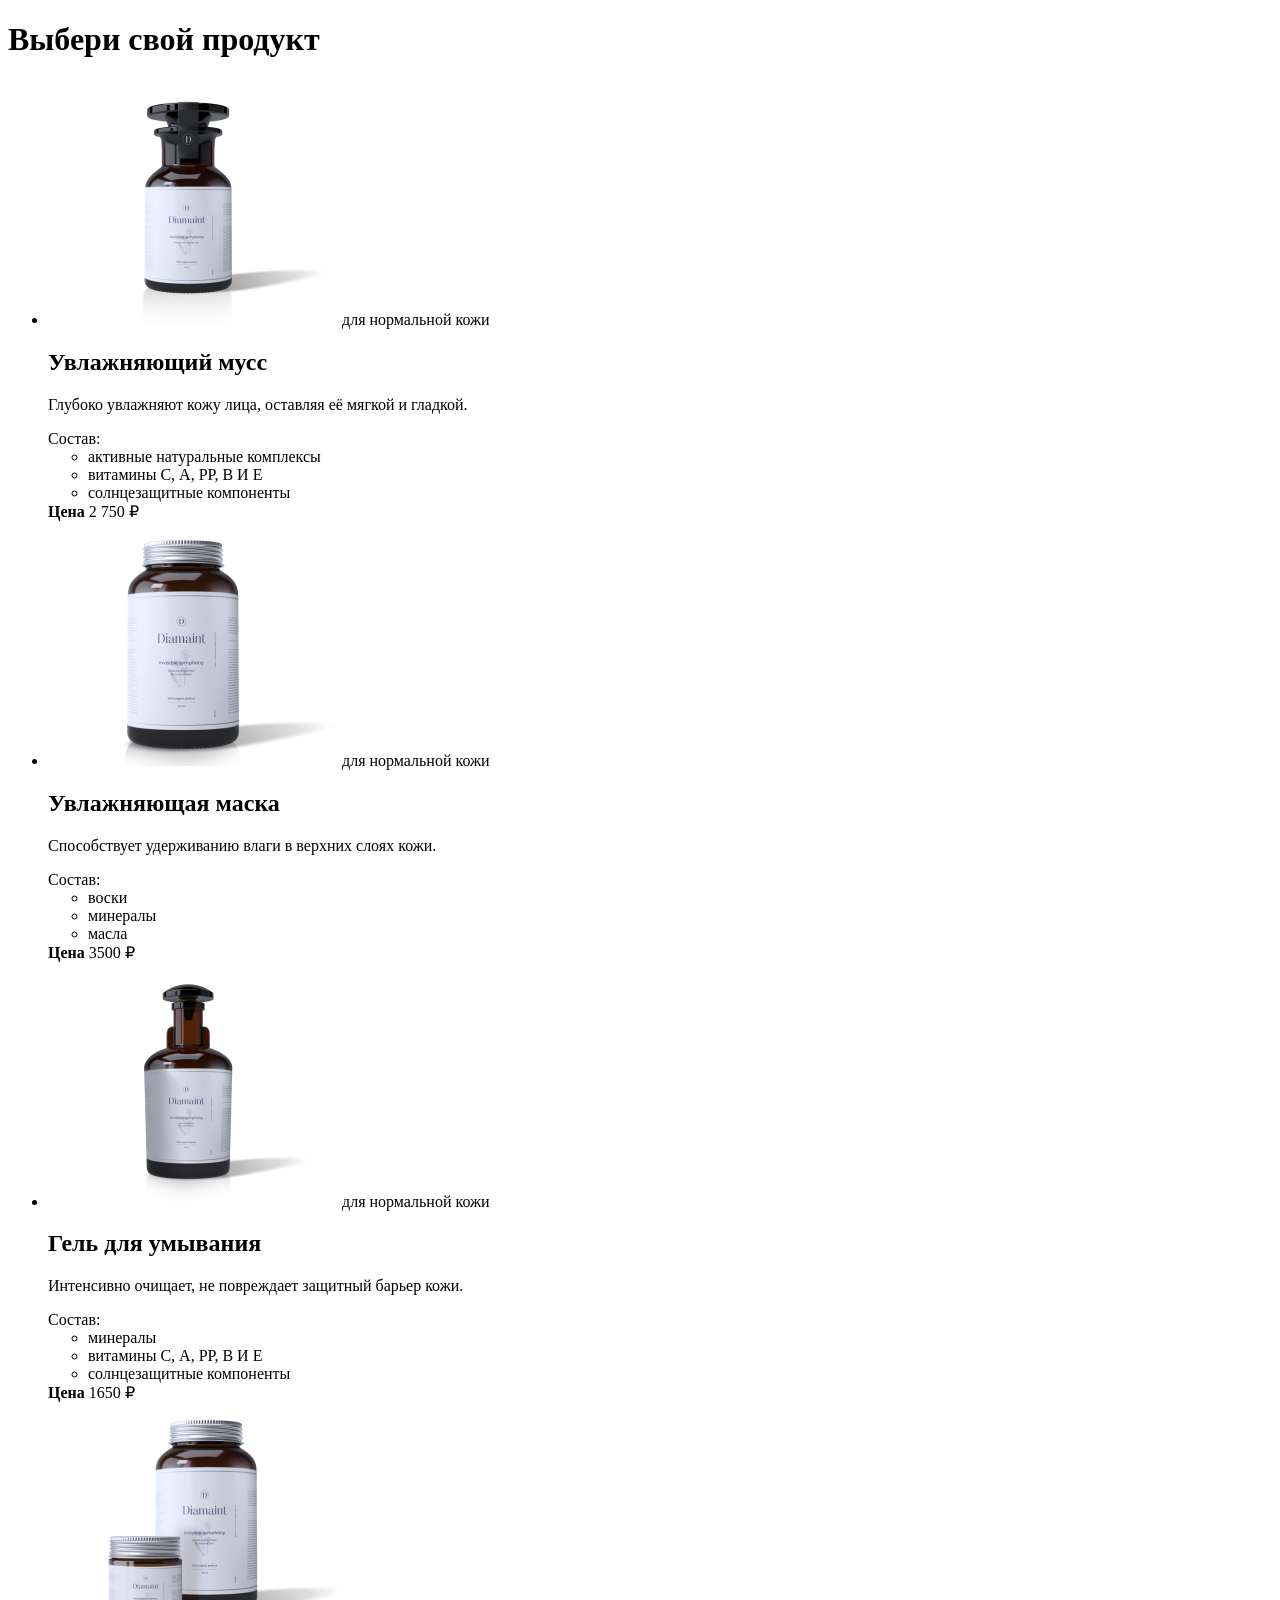
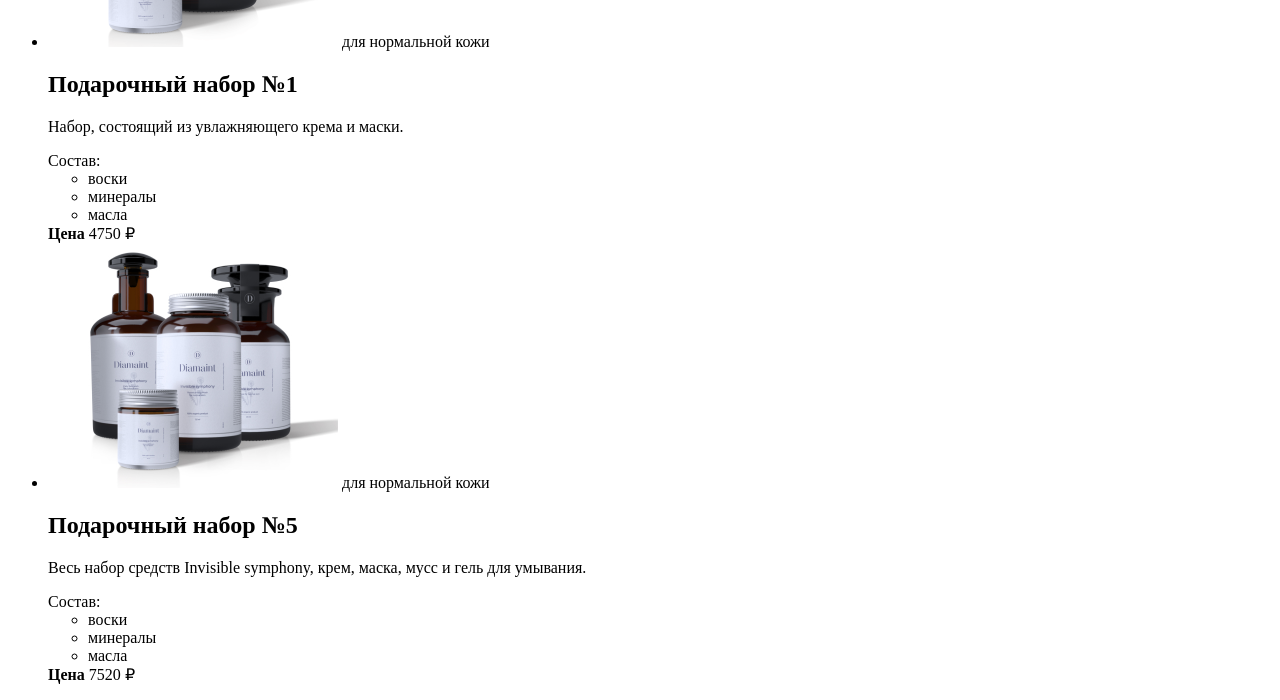
==== index.html @ 8fd13e9e "дз сделал по макету дз" ====
<!DOCTYPE html>
<html lang="ru">
    <head>
        <meta charset="UTF-8">
        <meta name="viewport" content="width=device-width, initial-scale=1.0">
        <title>косметика</title>
    </head>
    <body>
        <h1>Выбери свой продукт</h1>
        <ul>
            <li>
                <img src="images/photo_1.jpg" alt="товар увлажняющий мусс" width="290" height="245"/>
                <span>для нормальной кожи</span>
                <h2>Увлажняющий мусс</h2>
                <p>Глубоко увлажняют кожу лица, оставляя её мягкой и гладкой.</p>
                <span>Состав: </span>
                <ul>
                    <li>активные натуральные комплексы</li>
                    <li>витамины С, А, РР, В И Е</li>
                    <li>солнцезащитные компоненты</li>
                </ul>
                <b>Цена</b>
                <span>2 750 ₽</span>
            </li>
            <li>
                <img src="images/photo_2.jpg" alt="товар увлажняющая маска" width="290" height="245"/>
                <span>для нормальной кожи</span>
                <h2>Увлажняющая маска</h2>
                <p>Способствует удерживанию влаги в верхних слоях кожи.</p>
                <span>Состав: </span>
                <ul>
                    <li>воски</li>
                    <li>минералы</li>
                    <li>масла</li>
                </ul>
                <b>Цена</b>
                <span>3500 ₽</span>
            </li>
            <li>
                <img src="images/photo_3.jpg" alt="товар гель для умывания" width="290" height="245"/>
                <span>для нормальной кожи</span>
                <h2>Гель для умывания</h2>
                <p>Интенсивно очищает, не повреждает защитный барьер кожи.</p>
                <span>Состав: </span>
                <ul>
                    <li>минералы</li>
                    <li>витамины С, А, РР, В И Е</li>
                    <li>солнцезащитные компоненты</li>
                </ul>
                <b>Цена</b>
                <span>1650 ₽</span>
            </li>
            <li>
                <img src="images/photo_4.png" alt="товар Подарочный набор №1" width="290" height="245"/>
                <span>для нормальной кожи</span>
                <h2>Подарочный набор №1</h2>
                <p>Набор, состоящий из увлажняющего крема и маски.</p>
                <span>Состав: </span>
                <ul>
                    <li>воски</li>
                    <li>минералы</li>
                    <li>масла</li>
                </ul>
                <b>Цена</b>
                <span>4750 ₽</span>
            </li>
            <li>
                <img src="images/photo_5.jpg" alt="товар Подарочный набор №5" width="290" height="245"/>
                <span>для нормальной кожи</span>
                <h2>Подарочный набор №5</h2>
                <p>Весь набор средств Invisible symphony, крем, маска, мусс и гель для умывания.</p>
                <span>Состав: </span>
                <ul>
                    <li>воски</li>
                    <li>минералы</li>
                    <li>масла</li>
                </ul>
                <b>Цена</b>
                <span>7520 ₽</span>
            </li>
        </ul>
    </body>
</html>
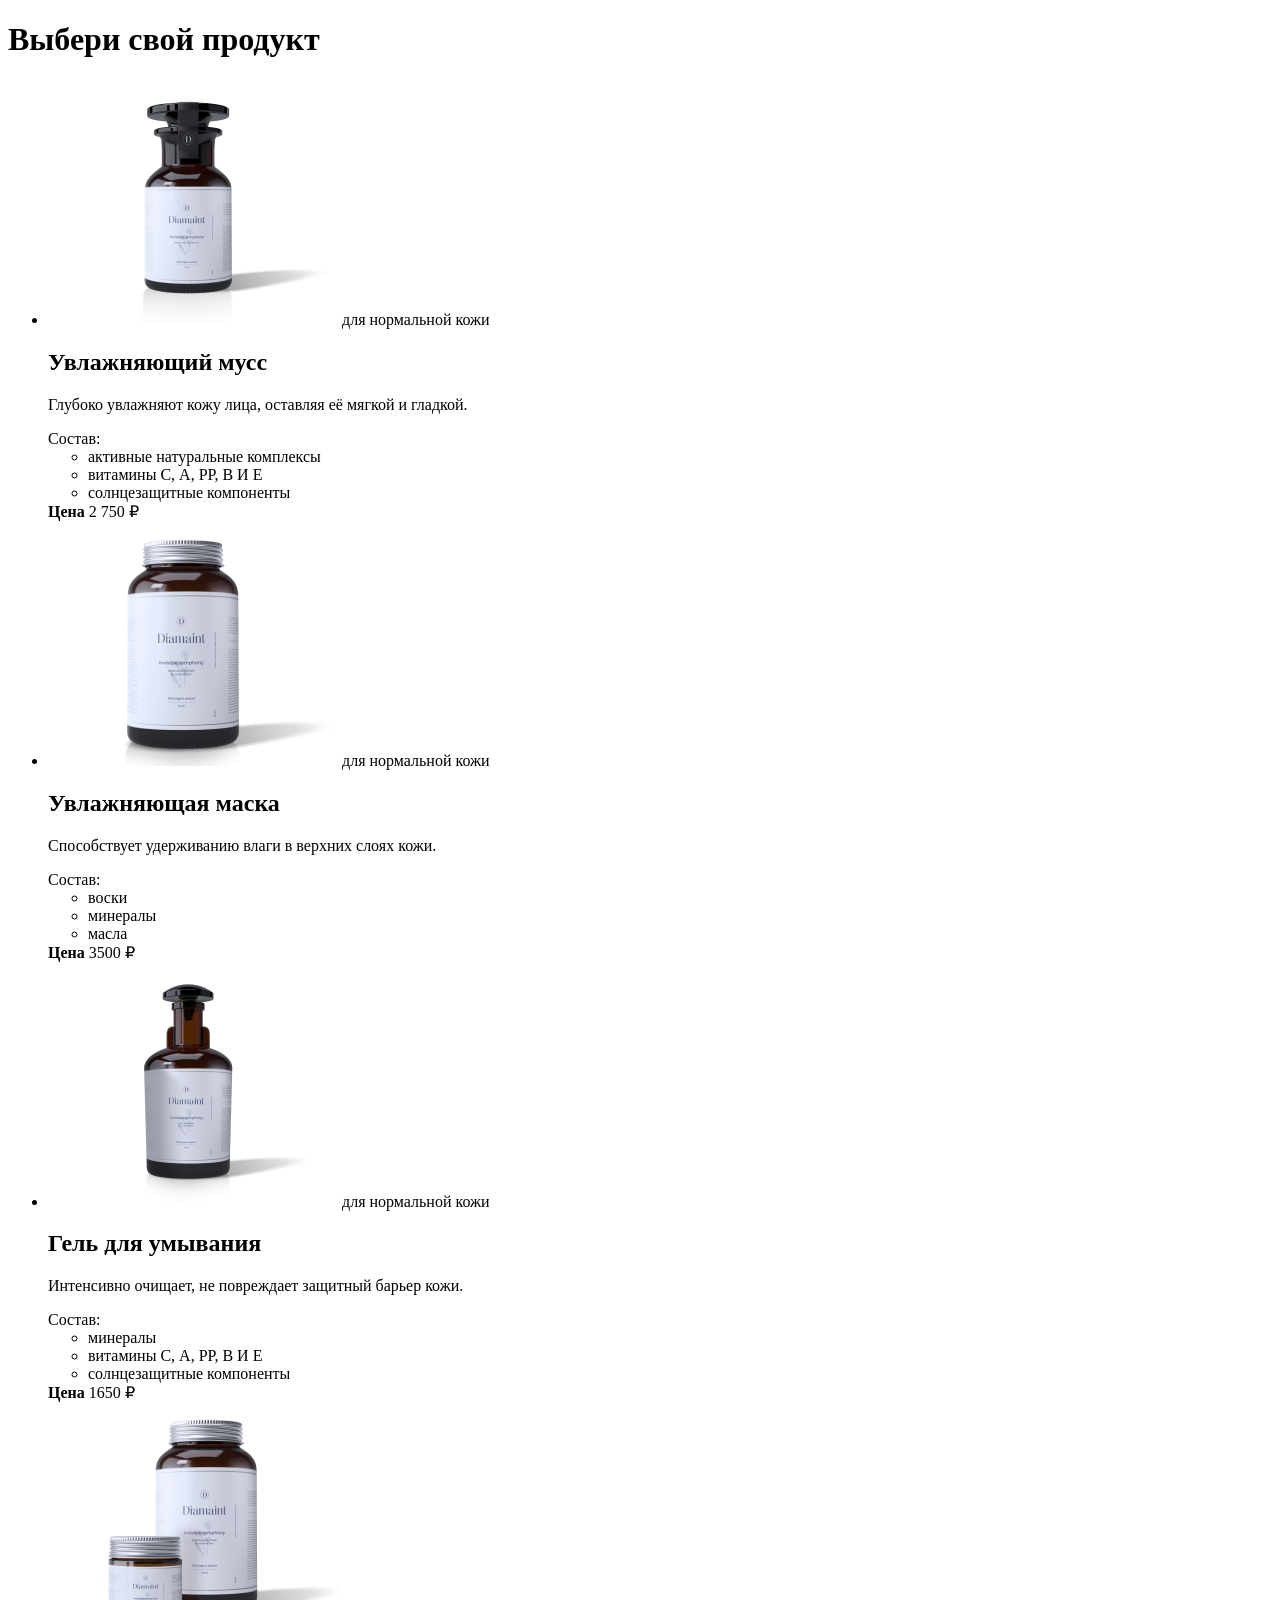
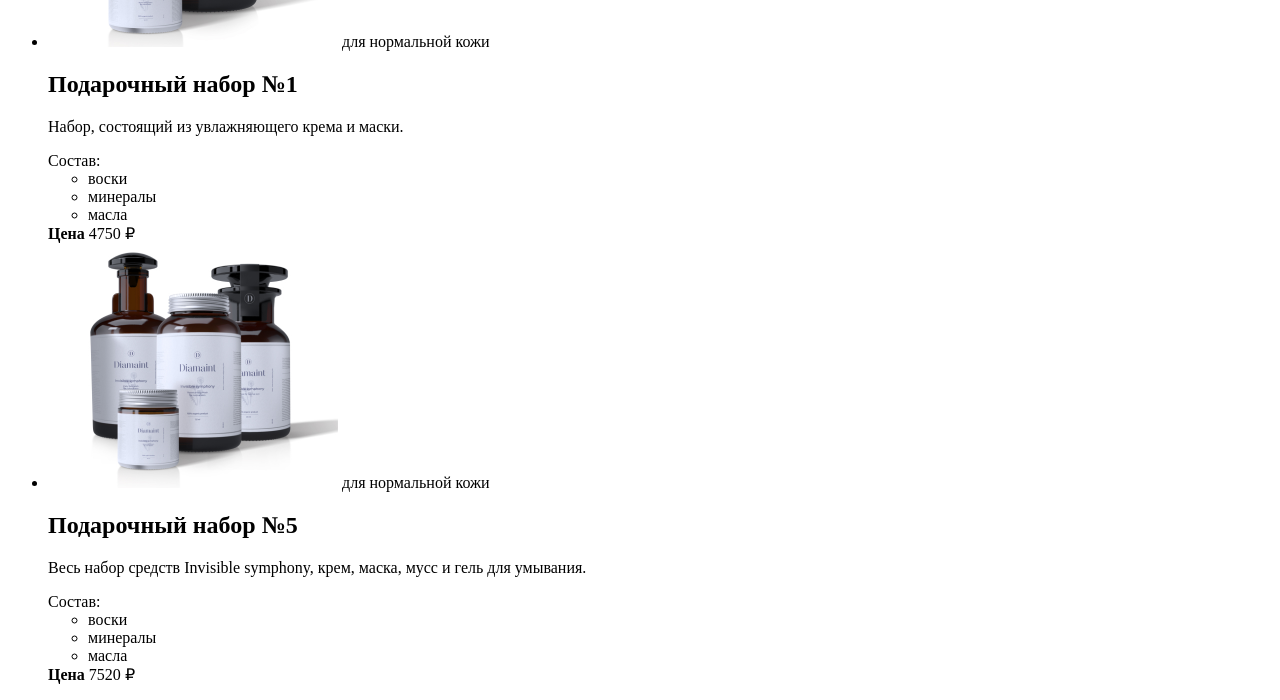
==== commit c1d4fb88: "bg исправил 4 фотку на jpg" ====
--- a/index.html
+++ b/index.html
@@ -51,7 +51,7 @@
                 <span>1650 ₽</span>
             </li>
             <li>
-                <img src="images/photo_4.png" alt="товар Подарочный набор №1" width="290" height="245"/>
+                <img src="images/photo_4.jpg" alt="товар Подарочный набор №1" width="290" height="245"/>
                 <span>для нормальной кожи</span>
                 <h2>Подарочный набор №1</h2>
                 <p>Набор, состоящий из увлажняющего крема и маски.</p>
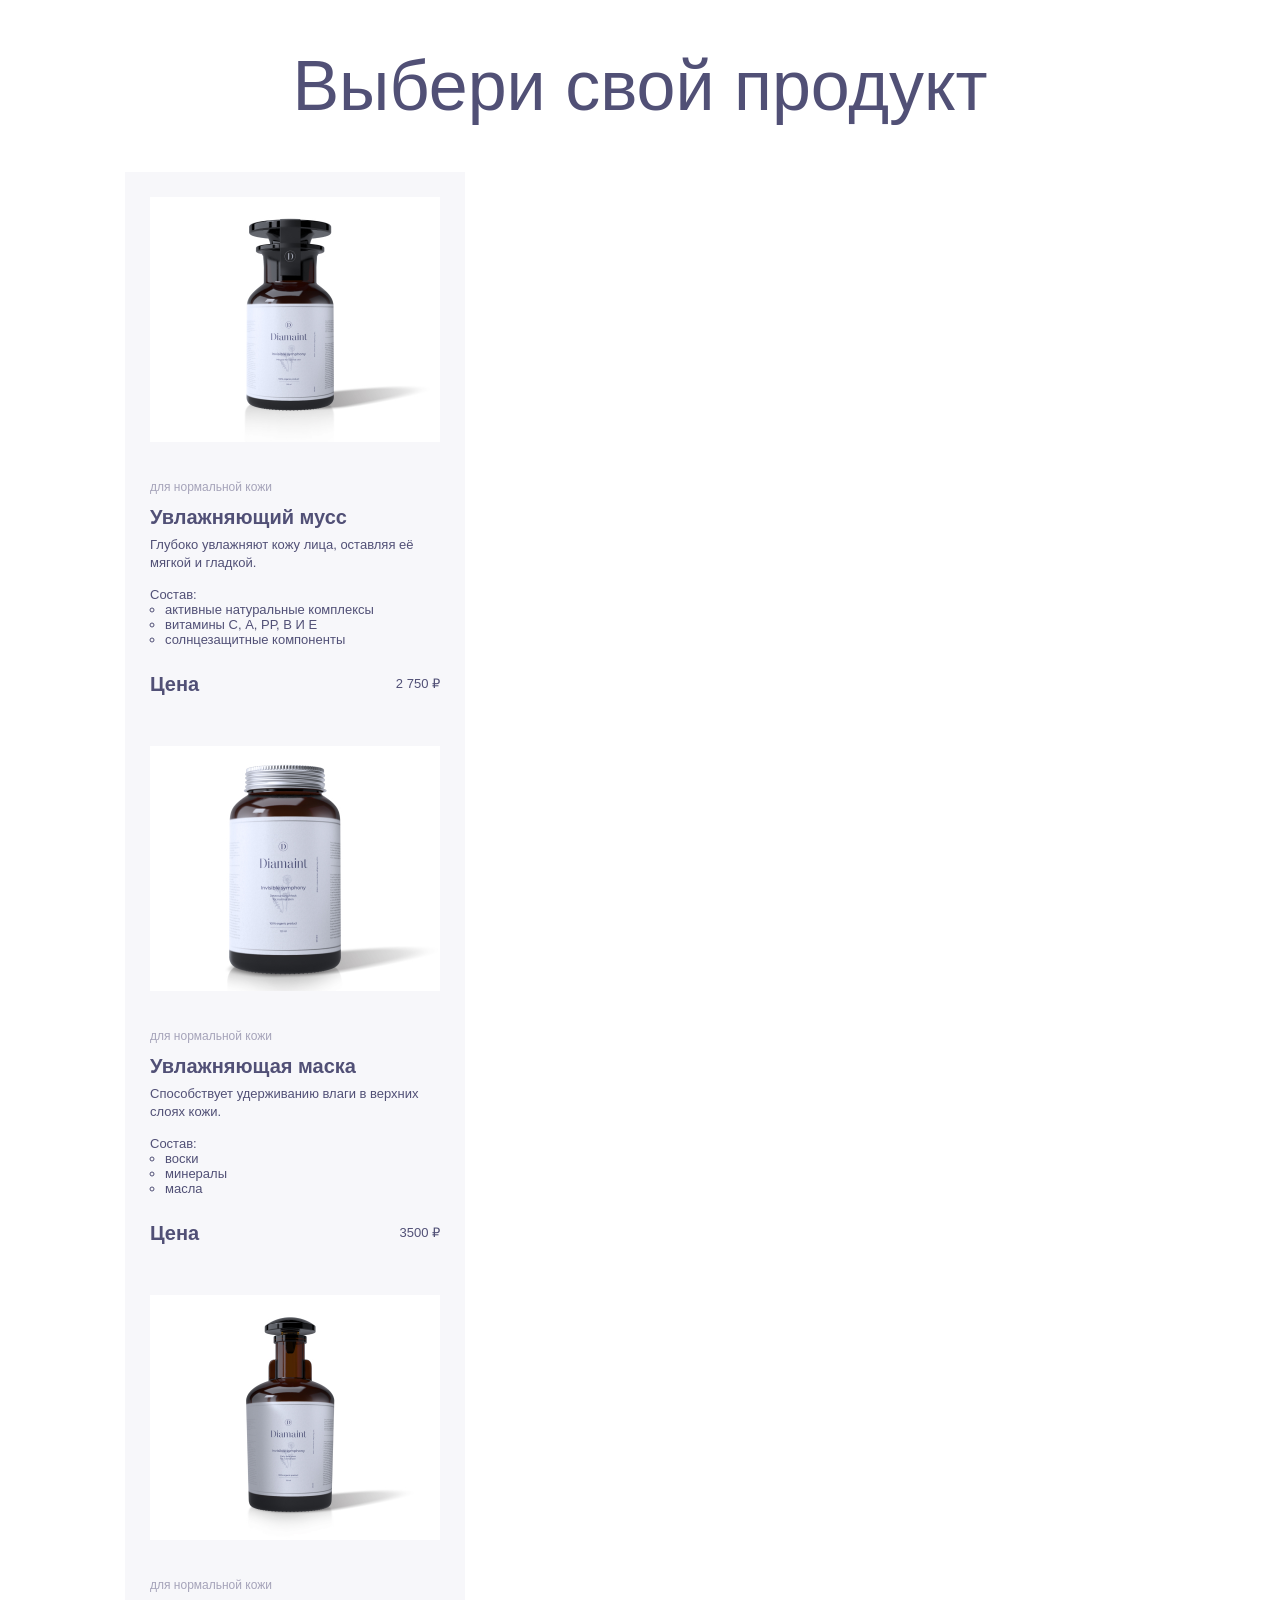
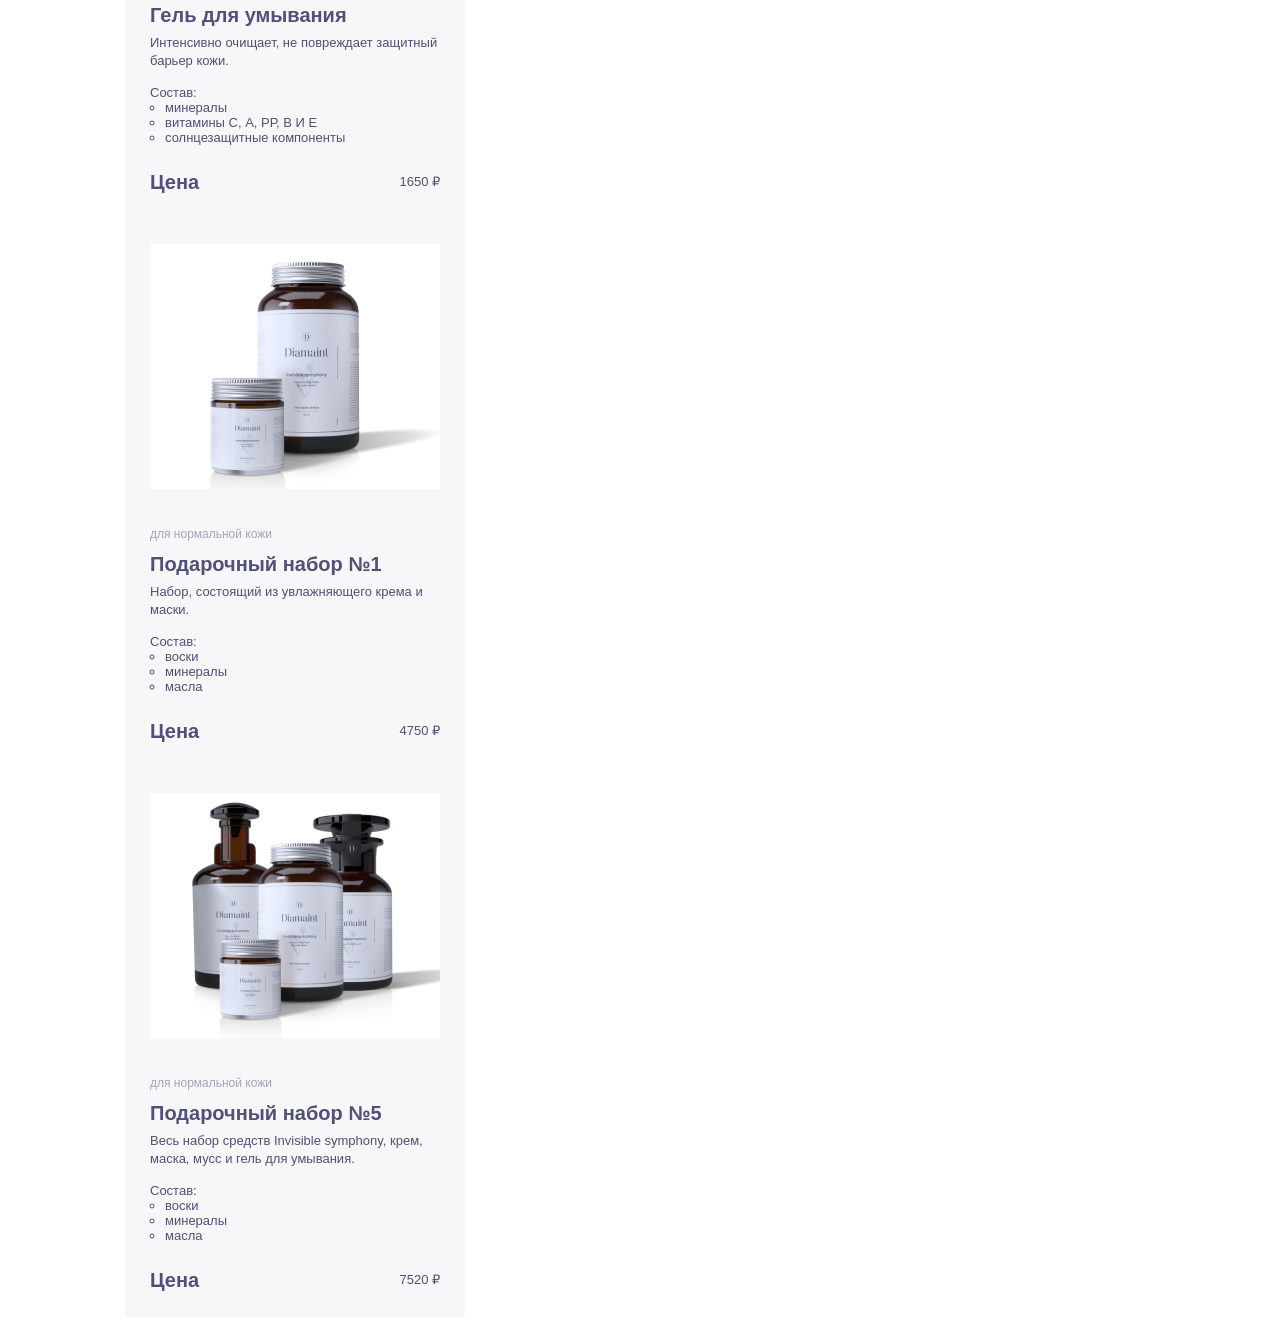
==== commit e3dc155d: "выполнил дз" ====
--- a/index.html
+++ b/index.html
@@ -4,79 +4,90 @@
         <meta charset="UTF-8">
         <meta name="viewport" content="width=device-width, initial-scale=1.0">
         <title>косметика</title>
+        <link rel="stylesheet" href="style.css">
     </head>
     <body>
-        <h1>Выбери свой продукт</h1>
+        <h1 class="title">Выбери свой продукт</h1>
         <ul>
-            <li>
-                <img src="images/photo_1.jpg" alt="товар увлажняющий мусс" width="290" height="245"/>
-                <span>для нормальной кожи</span>
-                <h2>Увлажняющий мусс</h2>
-                <p>Глубоко увлажняют кожу лица, оставляя её мягкой и гладкой.</p>
+            <li class="card">
+                <img class="images" src="images/photo_1.jpg" alt="товар увлажняющий мусс" width="290" height="245"/>
+                <span class="for-normal-skin">для нормальной кожи</span>
+                <h2 class="name-card">Увлажняющий мусс</h2>
+                <p class="puprose-of-the-goods">Глубоко увлажняют кожу лица, оставляя её мягкой и гладкой.</p>
                 <span>Состав: </span>
-                <ul>
+                <ul class="compound">
                     <li>активные натуральные комплексы</li>
                     <li>витамины С, А, РР, В И Е</li>
                     <li>солнцезащитные компоненты</li>
                 </ul>
-                <b>Цена</b>
-                <span>2 750 ₽</span>
+                <div class="dis-flex">
+                    <b class="price">Цена</b>
+                    <span class="price-list">2 750 ₽</span>
+                </div>
             </li>
-            <li>
-                <img src="images/photo_2.jpg" alt="товар увлажняющая маска" width="290" height="245"/>
-                <span>для нормальной кожи</span>
-                <h2>Увлажняющая маска</h2>
-                <p>Способствует удерживанию влаги в верхних слоях кожи.</p>
+            <li class="card">
+                <img class="images" src="images/photo_2.jpg" alt="товар увлажняющая маска" width="290" height="245"/>
+                <span class="for-normal-skin">для нормальной кожи</span>
+                <h2 class="name-card">Увлажняющая маска</h2>
+                <p class="puprose-of-the-goods">Способствует удерживанию влаги в верхних слоях кожи.</p>
                 <span>Состав: </span>
-                <ul>
+                <ul class="compound">
                     <li>воски</li>
                     <li>минералы</li>
                     <li>масла</li>
                 </ul>
-                <b>Цена</b>
-                <span>3500 ₽</span>
+                <div class="dis-flex">
+                <b class="price">Цена</b>
+                <span class="price-list">3500 ₽</span>
+                </div>
             </li>
-            <li>
-                <img src="images/photo_3.jpg" alt="товар гель для умывания" width="290" height="245"/>
-                <span>для нормальной кожи</span>
-                <h2>Гель для умывания</h2>
-                <p>Интенсивно очищает, не повреждает защитный барьер кожи.</p>
+            <li class="card">
+                <img class="images" src="images/photo_3.jpg" alt="товар гель для умывания" width="290" height="245"/>
+                <span class="for-normal-skin">для нормальной кожи</span>
+                <h2 class="name-card">Гель для умывания</h2>
+                <p class="puprose-of-the-goods">Интенсивно очищает, не повреждает защитный барьер кожи.</p>
                 <span>Состав: </span>
-                <ul>
+                <ul class="compound">
                     <li>минералы</li>
                     <li>витамины С, А, РР, В И Е</li>
                     <li>солнцезащитные компоненты</li>
                 </ul>
-                <b>Цена</b>
-                <span>1650 ₽</span>
+                <div class="dis-flex">
+                <b class="price">Цена</b>
+                <span class="price-list">1650 ₽</span>
+                </div>
             </li>
-            <li>
-                <img src="images/photo_4.jpg" alt="товар Подарочный набор №1" width="290" height="245"/>
-                <span>для нормальной кожи</span>
-                <h2>Подарочный набор №1</h2>
-                <p>Набор, состоящий из увлажняющего крема и маски.</p>
+            <li class="card">
+                <img class="images" src="images/photo_4.jpg" alt="товар Подарочный набор №1" width="290" height="245"/>
+                <span class="for-normal-skin">для нормальной кожи</span>
+                <h2 class="name-card">Подарочный набор №1</h2>
+                <p class="puprose-of-the-goods">Набор, состоящий из увлажняющего крема и маски.</p>
                 <span>Состав: </span>
-                <ul>
+                <ul class="compound">
                     <li>воски</li>
                     <li>минералы</li>
                     <li>масла</li>
                 </ul>
-                <b>Цена</b>
-                <span>4750 ₽</span>
+                <div class="dis-flex">
+                <b class="price">Цена</b>
+                <span class="price-list">4750 ₽</span>
+                </div>
             </li>
-            <li>
-                <img src="images/photo_5.jpg" alt="товар Подарочный набор №5" width="290" height="245"/>
-                <span>для нормальной кожи</span>
-                <h2>Подарочный набор №5</h2>
-                <p>Весь набор средств Invisible symphony, крем, маска, мусс и гель для умывания.</p>
+            <li class="card">
+                <img class="images" src="images/photo_5.jpg" alt="товар Подарочный набор №5" width="290" height="245"/>
+                <span class="for-normal-skin">для нормальной кожи</span>
+                <h2 class="name-card">Подарочный набор №5</h2>
+                <p class="puprose-of-the-goods">Весь набор средств Invisible symphony, крем, маска, мусс и гель для умывания.</p>
                 <span>Состав: </span>
-                <ul>
+                <ul class="compound">
                     <li>воски</li>
                     <li>минералы</li>
                     <li>масла</li>
                 </ul>
-                <b>Цена</b>
-                <span>7520 ₽</span>
+                <div class="dis-flex">
+                <b class="price">Цена</b>
+                <span class="price-list">7520 ₽</span>
+                </div>
             </li>
         </ul>
     </body>
--- a/style.css
+++ b/style.css
@@ -0,0 +1,78 @@
+body {
+    font-family: Arial, sans-serif;
+    font-size: 13px;
+    font-weight: 400;
+    color:#515076;
+    margin: 0px 85px;
+
+}
+
+.title {
+    font-size: 70px;
+    line-height: 78px;
+    text-align: center;
+    font-weight: 400;
+
+}
+
+.card {
+    background-color: #F7F7FA;
+    width: 290px;
+    list-style-type: none;
+    padding: 25px 25px;
+    
+}
+
+.images {
+    width: 290px;
+    height: 245px;
+    margin-bottom: 30px;
+
+}
+
+.for-normal-skin {
+    font-size: 12px;
+    line-height: 24px;
+    color: #A5A3B9;
+
+}
+
+.name-card {
+    font-size: 20px;
+    line-height: 27px;
+    font-weight: 700;
+    margin: 5px 0px;
+
+}
+
+.puprose-of-the-goods {
+    font-size: 13px;
+    line-height: 18px;
+    margin-bottom: 15px;
+    margin-top: 5px;
+
+}
+
+.compound {
+    margin-bottom: 25px;
+    padding-left: 15px;
+
+ }
+
+.price {
+    font-size: 20px;
+    line-height: 24px;
+    font-weight: 700;
+
+}
+
+.price-list {
+    font-weight: 400;
+
+}
+
+.dis-flex {
+    display: flex;
+    justify-content: space-between;
+    align-items: center;
+}
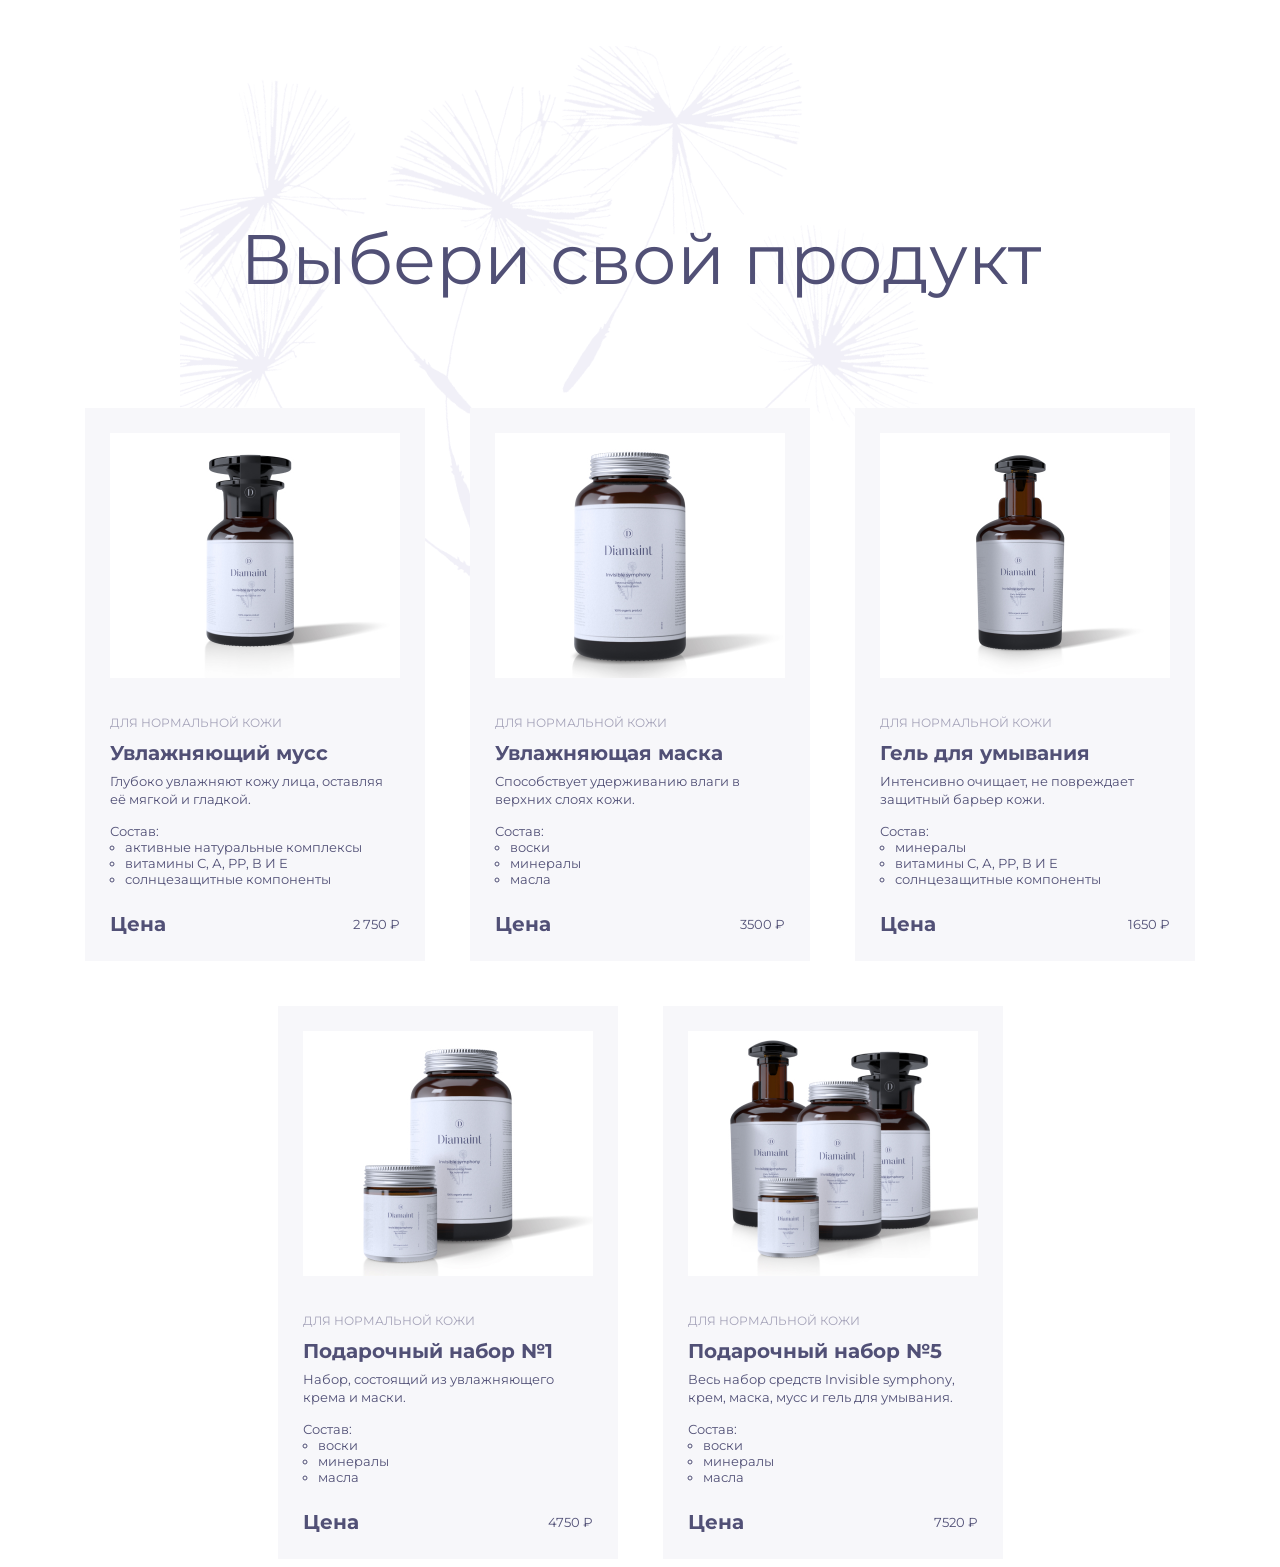
==== commit cb9a4b98: "дз 3" ====
--- a/index.html
+++ b/index.html
@@ -5,10 +5,13 @@
         <meta name="viewport" content="width=device-width, initial-scale=1.0">
         <title>косметика</title>
         <link rel="stylesheet" href="style.css">
+        <link rel="preconnect" href="https://fonts.googleapis.com">
+        <link rel="preconnect" href="https://fonts.gstatic.com" crossorigin>
+        <link href="https://fonts.googleapis.com/css2?family=Montserrat:ital,wght@0,100..900;1,100..900&display=swap" rel="stylesheet"> 
     </head>
     <body>
         <h1 class="title">Выбери свой продукт</h1>
-        <ul>
+        <ul class="card-content">
             <li class="card">
                 <img class="images" src="images/photo_1.jpg" alt="товар увлажняющий мусс" width="290" height="245"/>
                 <span class="for-normal-skin">для нормальной кожи</span>
--- a/style.css
+++ b/style.css
@@ -1,9 +1,11 @@
 body {
-    font-family: Arial, sans-serif;
+    font-family: "Montserrat", sans-serif;
     font-size: 13px;
     font-weight: 400;
     color:#515076;
-    margin: 0px 85px;
+    background-image:url(images/bg.png);
+    background-repeat: no-repeat;
+    background-position: 180px 0px;
 
 }
 
@@ -12,6 +14,19 @@
     line-height: 78px;
     text-align: center;
     font-weight: 400;
+    margin-top: 220px;
+    margin-bottom: 110px;
+   
+
+}
+
+.card-content {
+    display: flex;
+    justify-content: center;
+    flex-wrap: wrap;
+    gap: 45px;
+    margin: 0px;
+    padding: 0px;
 
 }
 
@@ -21,6 +36,7 @@
     list-style-type: none;
     padding: 25px 25px;
     
+
 }
 
 .images {
@@ -34,6 +50,7 @@
     font-size: 12px;
     line-height: 24px;
     color: #A5A3B9;
+    text-transform: uppercase;
 
 }
 
@@ -56,6 +73,8 @@
 .compound {
     margin-bottom: 25px;
     padding-left: 15px;
+    font-weight: 400;
+    
 
  }
 
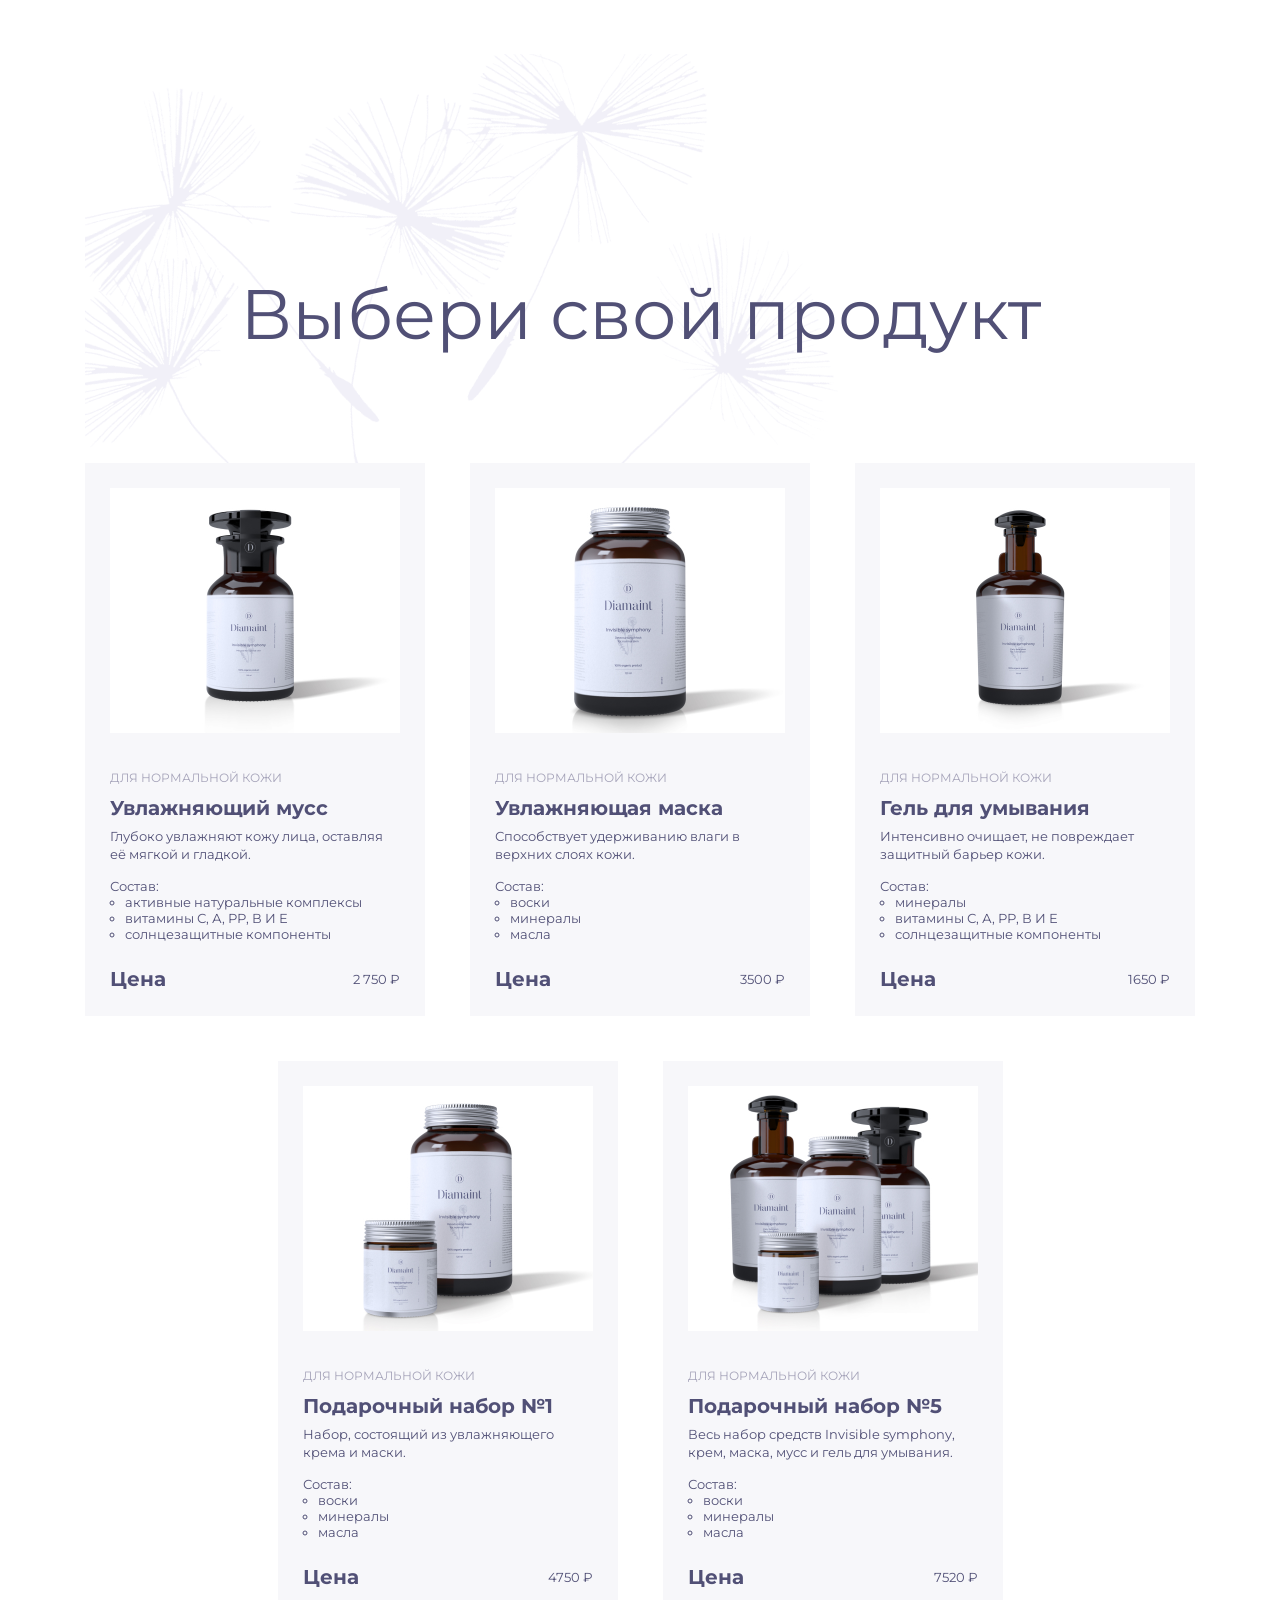
==== commit 79bed2b5: "исправил ошибки" ====
--- a/index.html
+++ b/index.html
@@ -10,88 +10,90 @@
         <link href="https://fonts.googleapis.com/css2?family=Montserrat:ital,wght@0,100..900;1,100..900&display=swap" rel="stylesheet"> 
     </head>
     <body>
-        <h1 class="title">Выбери свой продукт</h1>
-        <ul class="card-content">
-            <li class="card">
-                <img class="images" src="images/photo_1.jpg" alt="товар увлажняющий мусс" width="290" height="245"/>
-                <span class="for-normal-skin">для нормальной кожи</span>
-                <h2 class="name-card">Увлажняющий мусс</h2>
-                <p class="puprose-of-the-goods">Глубоко увлажняют кожу лица, оставляя её мягкой и гладкой.</p>
-                <span>Состав: </span>
-                <ul class="compound">
-                    <li>активные натуральные комплексы</li>
-                    <li>витамины С, А, РР, В И Е</li>
-                    <li>солнцезащитные компоненты</li>
-                </ul>
-                <div class="dis-flex">
-                    <b class="price">Цена</b>
-                    <span class="price-list">2 750 ₽</span>
-                </div>
-            </li>
-            <li class="card">
-                <img class="images" src="images/photo_2.jpg" alt="товар увлажняющая маска" width="290" height="245"/>
-                <span class="for-normal-skin">для нормальной кожи</span>
-                <h2 class="name-card">Увлажняющая маска</h2>
-                <p class="puprose-of-the-goods">Способствует удерживанию влаги в верхних слоях кожи.</p>
-                <span>Состав: </span>
-                <ul class="compound">
-                    <li>воски</li>
-                    <li>минералы</li>
-                    <li>масла</li>
-                </ul>
-                <div class="dis-flex">
-                <b class="price">Цена</b>
-                <span class="price-list">3500 ₽</span>
-                </div>
-            </li>
-            <li class="card">
-                <img class="images" src="images/photo_3.jpg" alt="товар гель для умывания" width="290" height="245"/>
-                <span class="for-normal-skin">для нормальной кожи</span>
-                <h2 class="name-card">Гель для умывания</h2>
-                <p class="puprose-of-the-goods">Интенсивно очищает, не повреждает защитный барьер кожи.</p>
-                <span>Состав: </span>
-                <ul class="compound">
-                    <li>минералы</li>
-                    <li>витамины С, А, РР, В И Е</li>
-                    <li>солнцезащитные компоненты</li>
-                </ul>
-                <div class="dis-flex">
-                <b class="price">Цена</b>
-                <span class="price-list">1650 ₽</span>
-                </div>
-            </li>
-            <li class="card">
-                <img class="images" src="images/photo_4.jpg" alt="товар Подарочный набор №1" width="290" height="245"/>
-                <span class="for-normal-skin">для нормальной кожи</span>
-                <h2 class="name-card">Подарочный набор №1</h2>
-                <p class="puprose-of-the-goods">Набор, состоящий из увлажняющего крема и маски.</p>
-                <span>Состав: </span>
-                <ul class="compound">
-                    <li>воски</li>
-                    <li>минералы</li>
-                    <li>масла</li>
-                </ul>
-                <div class="dis-flex">
-                <b class="price">Цена</b>
-                <span class="price-list">4750 ₽</span>
-                </div>
-            </li>
-            <li class="card">
-                <img class="images" src="images/photo_5.jpg" alt="товар Подарочный набор №5" width="290" height="245"/>
-                <span class="for-normal-skin">для нормальной кожи</span>
-                <h2 class="name-card">Подарочный набор №5</h2>
-                <p class="puprose-of-the-goods">Весь набор средств Invisible symphony, крем, маска, мусс и гель для умывания.</p>
-                <span>Состав: </span>
-                <ul class="compound">
-                    <li>воски</li>
-                    <li>минералы</li>
-                    <li>масла</li>
-                </ul>
-                <div class="dis-flex">
-                <b class="price">Цена</b>
-                <span class="price-list">7520 ₽</span>
-                </div>
-            </li>
-        </ul>
+        <div class="container">
+            <h1 class="title">Выбери свой продукт</h1>
+            <ul class="card-content">
+                <li class="card">
+                    <img class="images" src="images/photo_1.jpg" alt="товар увлажняющий мусс" width="290" height="245"/>
+                    <span class="card-product">для нормальной кожи</span>
+                    <h2 class="name-card">Увлажняющий мусс</h2>
+                    <p class="card-text">Глубоко увлажняют кожу лица, оставляя её мягкой и гладкой.</p>
+                    <span>Состав: </span>
+                    <ul class="compound">
+                        <li>активные натуральные комплексы</li>
+                        <li>витамины С, А, РР, В И Е</li>
+                        <li>солнцезащитные компоненты</li>
+                    </ul>
+                    <div class="card-wrapper">
+                        <b class="card-price">Цена</b>
+                        <span class="card-product-price">2 750 ₽</span>
+                    </div>
+                </li>
+                <li class="card">
+                    <img class="images" src="images/photo_2.jpg" alt="товар увлажняющая маска" width="290" height="245"/>
+                    <span class="card-product">для нормальной кожи</span>
+                    <h2 class="name-card">Увлажняющая маска</h2>
+                    <p class="card-text">Способствует удерживанию влаги в верхних слоях кожи.</p>
+                    <span>Состав: </span>
+                    <ul class="compound">
+                        <li>воски</li>
+                        <li>минералы</li>
+                        <li>масла</li>
+                    </ul>
+                    <div class="card-wrapper">
+                    <b class="card-price">Цена</b>
+                    <span class="card-product-price">3500 ₽</span>
+                    </div>
+                </li>
+                <li class="card">
+                    <img class="images" src="images/photo_3.jpg" alt="товар гель для умывания" width="290" height="245"/>
+                    <span class="card-product">для нормальной кожи</span>
+                    <h2 class="name-card">Гель для умывания</h2>
+                    <p class="card-text">Интенсивно очищает, не повреждает защитный барьер кожи.</p>
+                    <span>Состав: </span>
+                    <ul class="compound">
+                        <li>минералы</li>
+                        <li>витамины С, А, РР, В И Е</li>
+                        <li>солнцезащитные компоненты</li>
+                    </ul>
+                    <div class="card-wrapper">
+                    <b class="card-price">Цена</b>
+                    <span class="card-product-price">1650 ₽</span>
+                    </div>
+                </li>
+                <li class="card">
+                    <img class="images" src="images/photo_4.jpg" alt="товар Подарочный набор №1" width="290" height="245"/>
+                    <span class="card-product">для нормальной кожи</span>
+                    <h2 class="name-card">Подарочный набор №1</h2>
+                    <p class="card-text">Набор, состоящий из увлажняющего крема и маски.</p>
+                    <span>Состав: </span>
+                    <ul class="compound">
+                        <li>воски</li>
+                        <li>минералы</li>
+                        <li>масла</li>
+                    </ul>
+                    <div class="card-wrapper">
+                    <b class="card-price">Цена</b>
+                    <span class="card-product-price">4750 ₽</span>
+                    </div>
+                </li>
+                <li class="card">
+                    <img class="images" src="images/photo_5.jpg" alt="товар Подарочный набор №5" width="290" height="245"/>
+                    <span class="card-product">для нормальной кожи</span>
+                    <h2 class="name-card">Подарочный набор №5</h2>
+                    <p class="card-text">Весь набор средств Invisible symphony, крем, маска, мусс и гель для умывания.</p>
+                    <span>Состав: </span>
+                    <ul class="compound">
+                        <li>воски</li>
+                        <li>минералы</li>
+                        <li>масла</li>
+                    </ul>
+                    <div class="card-wrapper">
+                    <b class="card-price">Цена</b>
+                    <span class="card-product-price">7520 ₽</span>
+                    </div>
+                </li>
+            </ul>
+        </div>
     </body>
 </html>
--- a/style.css
+++ b/style.css
@@ -3,9 +3,16 @@
     font-size: 13px;
     font-weight: 400;
     color:#515076;
+    
+
+}
+
+.container {
+    margin: 0 auto;
+    width: 1110px;
     background-image:url(images/bg.png);
     background-repeat: no-repeat;
-    background-position: 180px 0px;
+    padding-top: 220px;
 
 }
 
@@ -14,7 +21,6 @@
     line-height: 78px;
     text-align: center;
     font-weight: 400;
-    margin-top: 220px;
     margin-bottom: 110px;
    
 
@@ -46,7 +52,7 @@
 
 }
 
-.for-normal-skin {
+.card-product {
     font-size: 12px;
     line-height: 24px;
     color: #A5A3B9;
@@ -62,7 +68,7 @@
 
 }
 
-.puprose-of-the-goods {
+.card-text {
     font-size: 13px;
     line-height: 18px;
     margin-bottom: 15px;
@@ -78,19 +84,19 @@
 
  }
 
-.price {
+.card-price {
     font-size: 20px;
     line-height: 24px;
     font-weight: 700;
 
 }
 
-.price-list {
+.card-product-prace {
     font-weight: 400;
 
 }
 
-.dis-flex {
+.card-wrapper {
     display: flex;
     justify-content: space-between;
     align-items: center;
